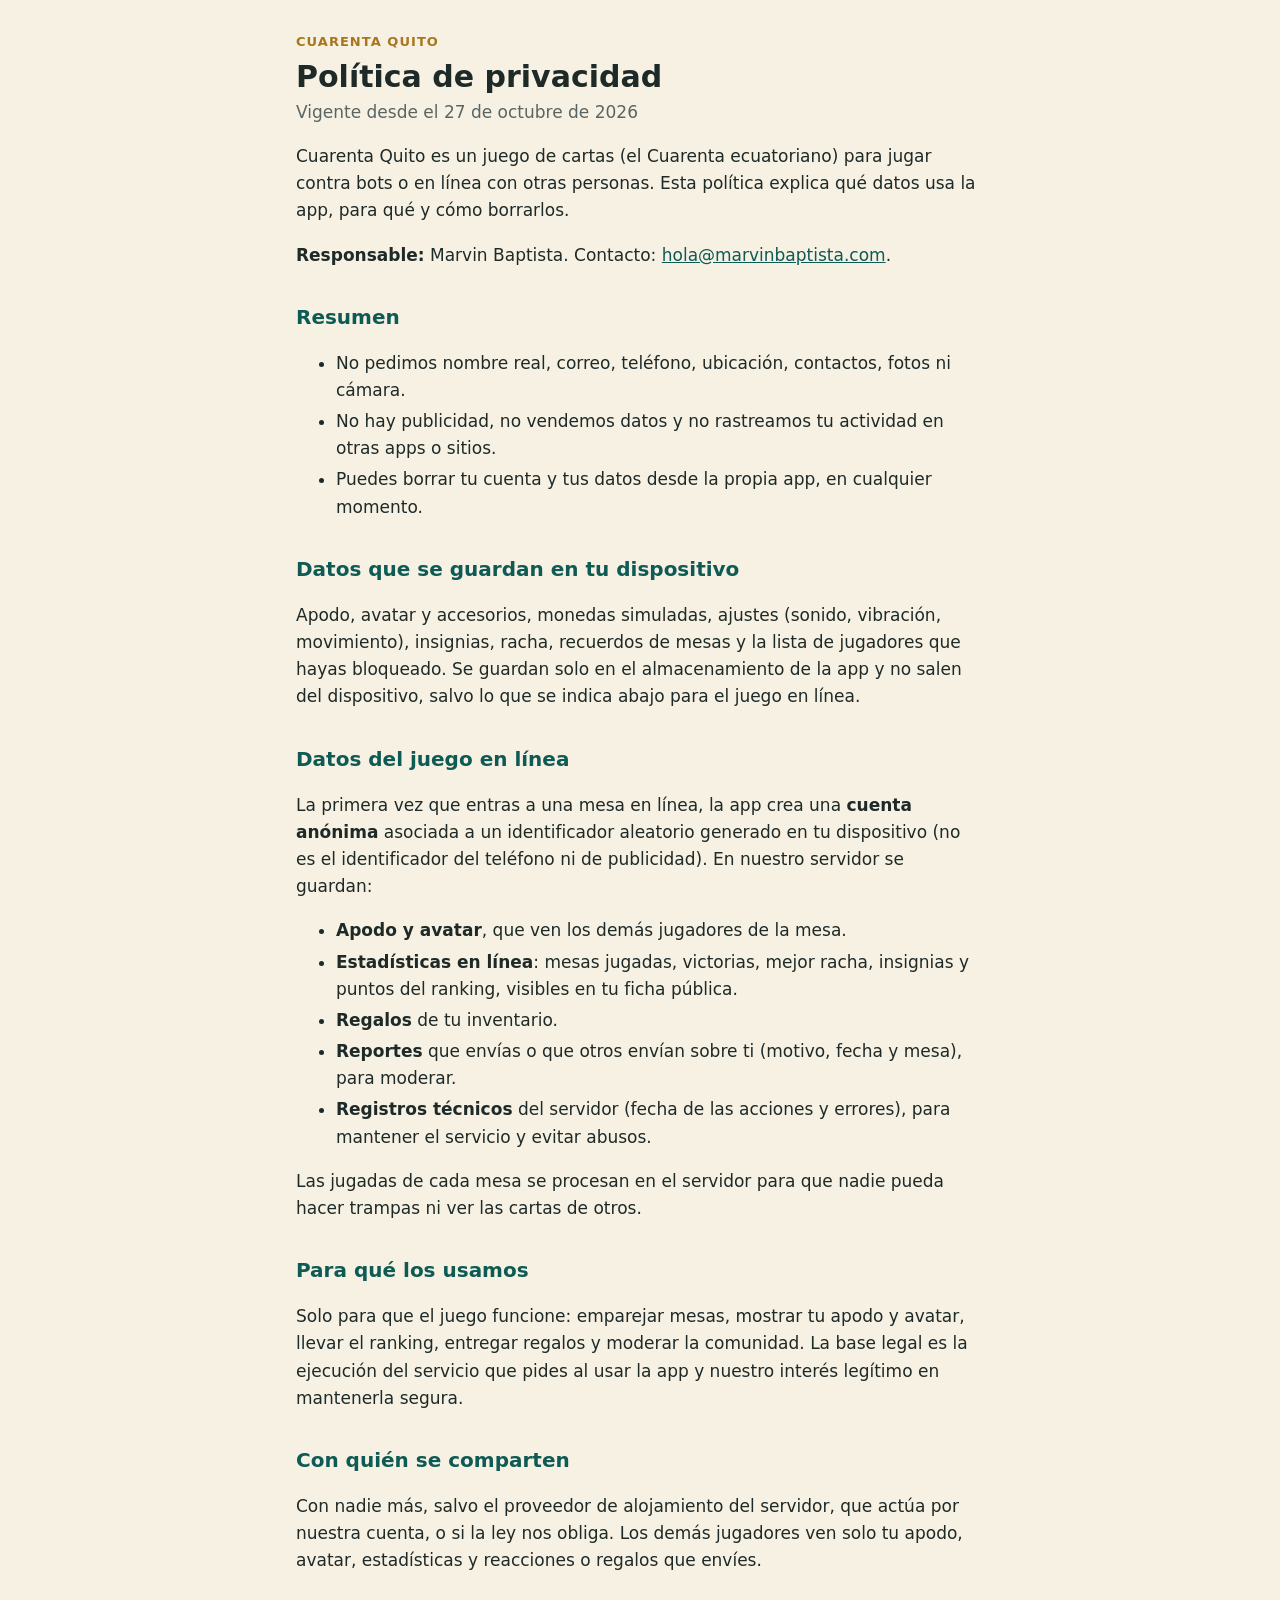
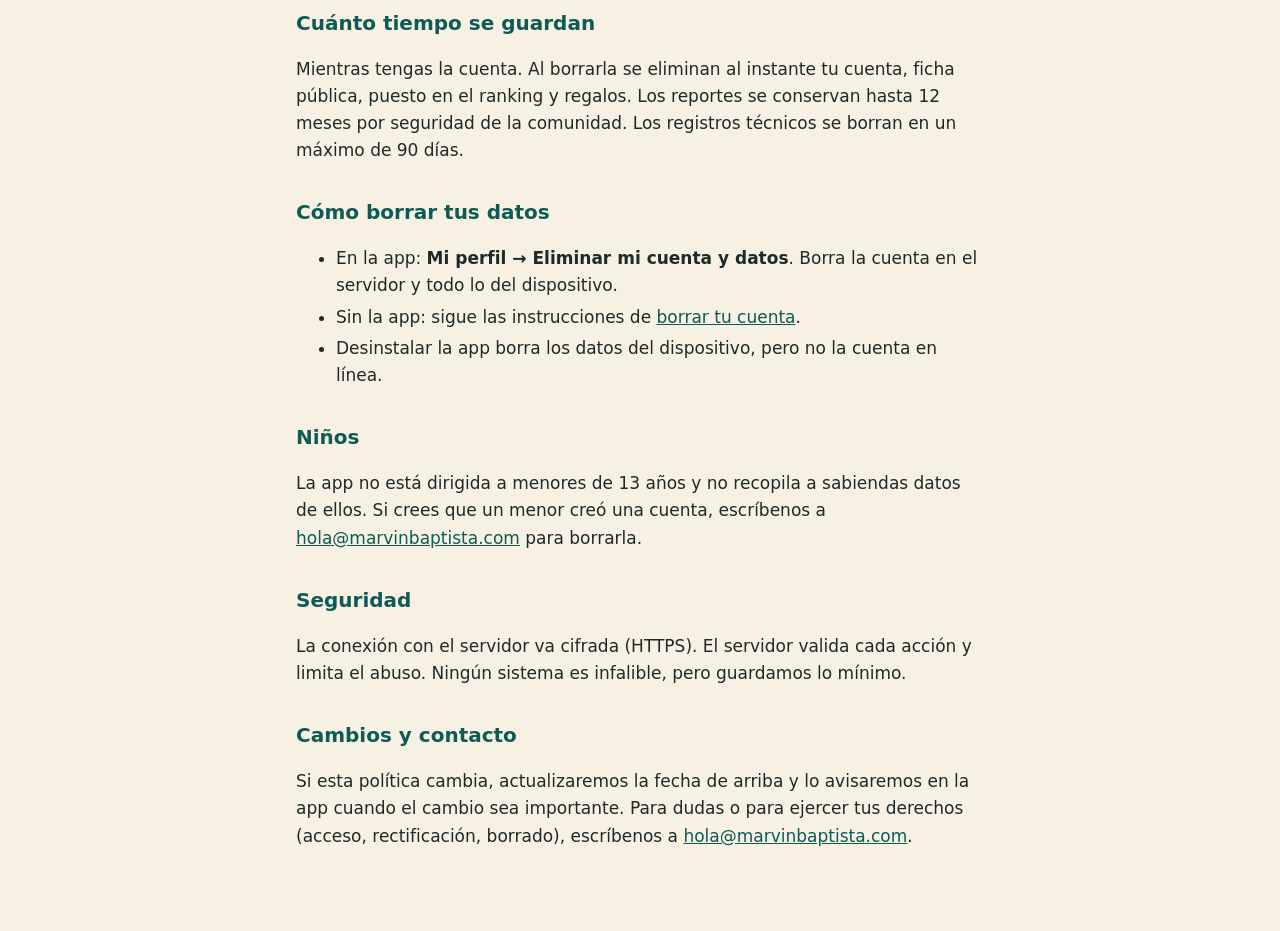
==== privacidad.html @ f4f8c2e3 "Política de privacidad y borrado de cuenta de Cuarenta Quito" ====
<!doctype html>
<html lang="es">
<head>
<meta charset="utf-8">
<meta name="viewport" content="width=device-width, initial-scale=1">
<title>Política de privacidad · Cuarenta Quito</title>
<link rel="stylesheet" href="estilo.css">
</head>
<body>
<main>
<p class="marca">Cuarenta Quito</p>
<h1>Política de privacidad</h1>
<p class="fecha">Vigente desde el 27 de octubre de 2026</p>

<p>Cuarenta Quito es un juego de cartas (el Cuarenta ecuatoriano) para jugar contra bots o en línea con otras personas. Esta política explica qué datos usa la app, para qué y cómo borrarlos.</p>
<p><strong>Responsable:</strong> Marvin Baptista. Contacto: <a href="mailto:hola@marvinbaptista.com">hola@marvinbaptista.com</a>.</p>

<h2>Resumen</h2>
<ul>
  <li>No pedimos nombre real, correo, teléfono, ubicación, contactos, fotos ni cámara.</li>
  <li>No hay publicidad, no vendemos datos y no rastreamos tu actividad en otras apps o sitios.</li>
  <li>Puedes borrar tu cuenta y tus datos desde la propia app, en cualquier momento.</li>
</ul>

<h2>Datos que se guardan en tu dispositivo</h2>
<p>Apodo, avatar y accesorios, monedas simuladas, ajustes (sonido, vibración, movimiento), insignias, racha, recuerdos de mesas y la lista de jugadores que hayas bloqueado. Se guardan solo en el almacenamiento de la app y no salen del dispositivo, salvo lo que se indica abajo para el juego en línea.</p>

<h2>Datos del juego en línea</h2>
<p>La primera vez que entras a una mesa en línea, la app crea una <strong>cuenta anónima</strong> asociada a un identificador aleatorio generado en tu dispositivo (no es el identificador del teléfono ni de publicidad). En nuestro servidor se guardan:</p>
<ul>
  <li><strong>Apodo y avatar</strong>, que ven los demás jugadores de la mesa.</li>
  <li><strong>Estadísticas en línea</strong>: mesas jugadas, victorias, mejor racha, insignias y puntos del ranking, visibles en tu ficha pública.</li>
  <li><strong>Regalos</strong> de tu inventario.</li>
  <li><strong>Reportes</strong> que envías o que otros envían sobre ti (motivo, fecha y mesa), para moderar.</li>
  <li><strong>Registros técnicos</strong> del servidor (fecha de las acciones y errores), para mantener el servicio y evitar abusos.</li>
</ul>
<p>Las jugadas de cada mesa se procesan en el servidor para que nadie pueda hacer trampas ni ver las cartas de otros.</p>

<h2>Para qué los usamos</h2>
<p>Solo para que el juego funcione: emparejar mesas, mostrar tu apodo y avatar, llevar el ranking, entregar regalos y moderar la comunidad. La base legal es la ejecución del servicio que pides al usar la app y nuestro interés legítimo en mantenerla segura.</p>

<h2>Con quién se comparten</h2>
<p>Con nadie más, salvo el proveedor de alojamiento del servidor, que actúa por nuestra cuenta, o si la ley nos obliga. Los demás jugadores ven solo tu apodo, avatar, estadísticas y reacciones o regalos que envíes.</p>

<h2>Cuánto tiempo se guardan</h2>
<p>Mientras tengas la cuenta. Al borrarla se eliminan al instante tu cuenta, ficha pública, puesto en el ranking y regalos. Los reportes se conservan hasta 12 meses por seguridad de la comunidad. Los registros técnicos se borran en un máximo de 90 días.</p>

<h2>Cómo borrar tus datos</h2>
<ul>
  <li>En la app: <strong>Mi perfil → Eliminar mi cuenta y datos</strong>. Borra la cuenta en el servidor y todo lo del dispositivo.</li>
  <li>Sin la app: sigue las instrucciones de <a href="borrar-cuenta.html">borrar tu cuenta</a>.</li>
  <li>Desinstalar la app borra los datos del dispositivo, pero no la cuenta en línea.</li>
</ul>

<h2>Niños</h2>
<p>La app no está dirigida a menores de 13 años y no recopila a sabiendas datos de ellos. Si crees que un menor creó una cuenta, escríbenos a <a href="mailto:hola@marvinbaptista.com">hola@marvinbaptista.com</a> para borrarla.</p>

<h2>Seguridad</h2>
<p>La conexión con el servidor va cifrada (HTTPS). El servidor valida cada acción y limita el abuso. Ningún sistema es infalible, pero guardamos lo mínimo.</p>

<h2>Cambios y contacto</h2>
<p>Si esta política cambia, actualizaremos la fecha de arriba y lo avisaremos en la app cuando el cambio sea importante. Para dudas o para ejercer tus derechos (acceso, rectificación, borrado), escríbenos a <a href="mailto:hola@marvinbaptista.com">hola@marvinbaptista.com</a>.</p>
</main>
</body>
</html>
---- estilo.css ----
:root {
  --fondo: #F7F1E3;
  --texto: #1E2A28;
  --suave: #5A6563;
  --acento: #0E5A54;
  --oro: #A8761C;
}
@media (prefers-color-scheme: dark) {
  :root {
    --fondo: #061A19;
    --texto: #F3EBD9;
    --suave: #A9B5B2;
    --acento: #7FD1C7;
    --oro: #E2B65A;
  }
}
* { box-sizing: border-box; }
body {
  margin: 0;
  background: var(--fondo);
  color: var(--texto);
  font: 17px/1.6 system-ui, -apple-system, "Segoe UI", Roboto, sans-serif;
}
main { max-width: 720px; margin: 0 auto; padding: 32px 16px 64px; }
.marca { color: var(--oro); font-weight: 800; letter-spacing: 0.08em; text-transform: uppercase; font-size: 13px; margin: 0; }
h1 { font-size: 30px; line-height: 1.2; margin: 6px 0 4px; }
h2 { font-size: 20px; margin: 32px 0 6px; color: var(--acento); }
.fecha { color: var(--suave); margin-top: 0; }
a { color: var(--acento); }
li { margin: 4px 0; }
.contacto { font-weight: 700; }
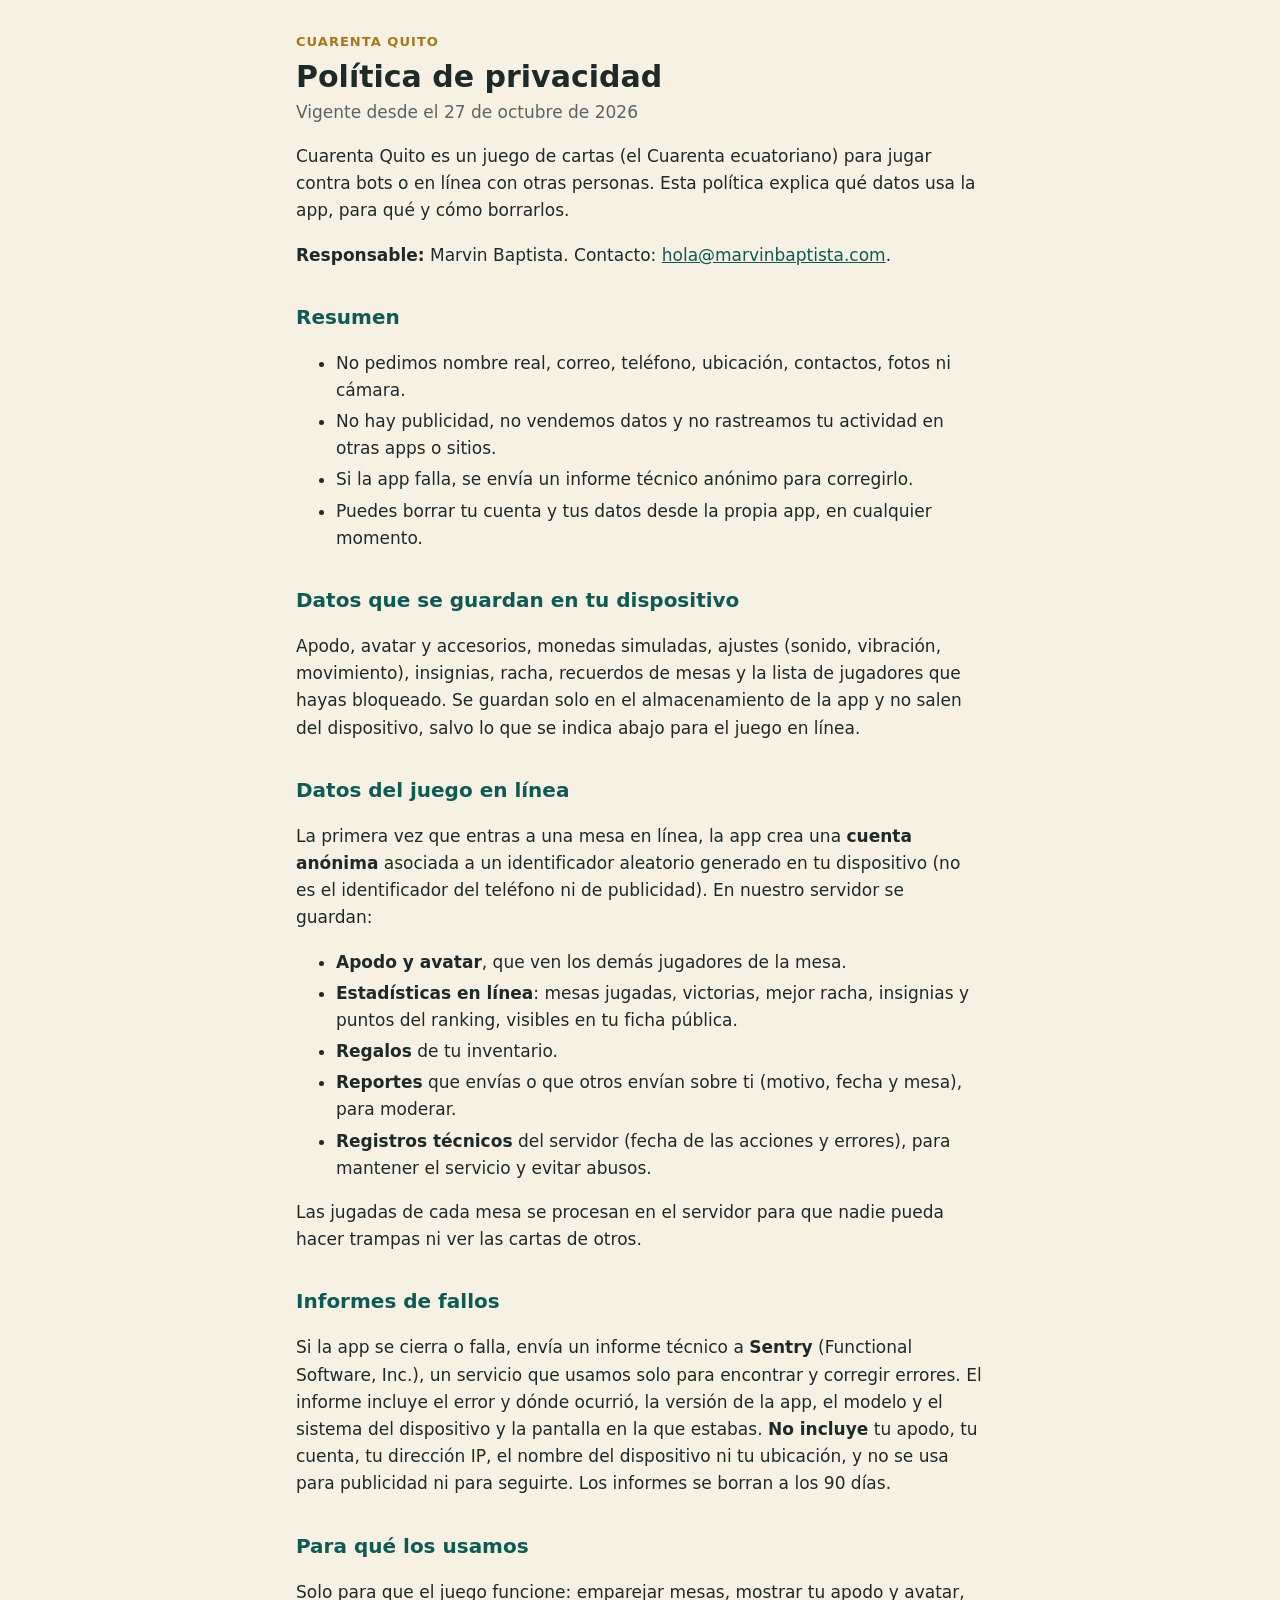
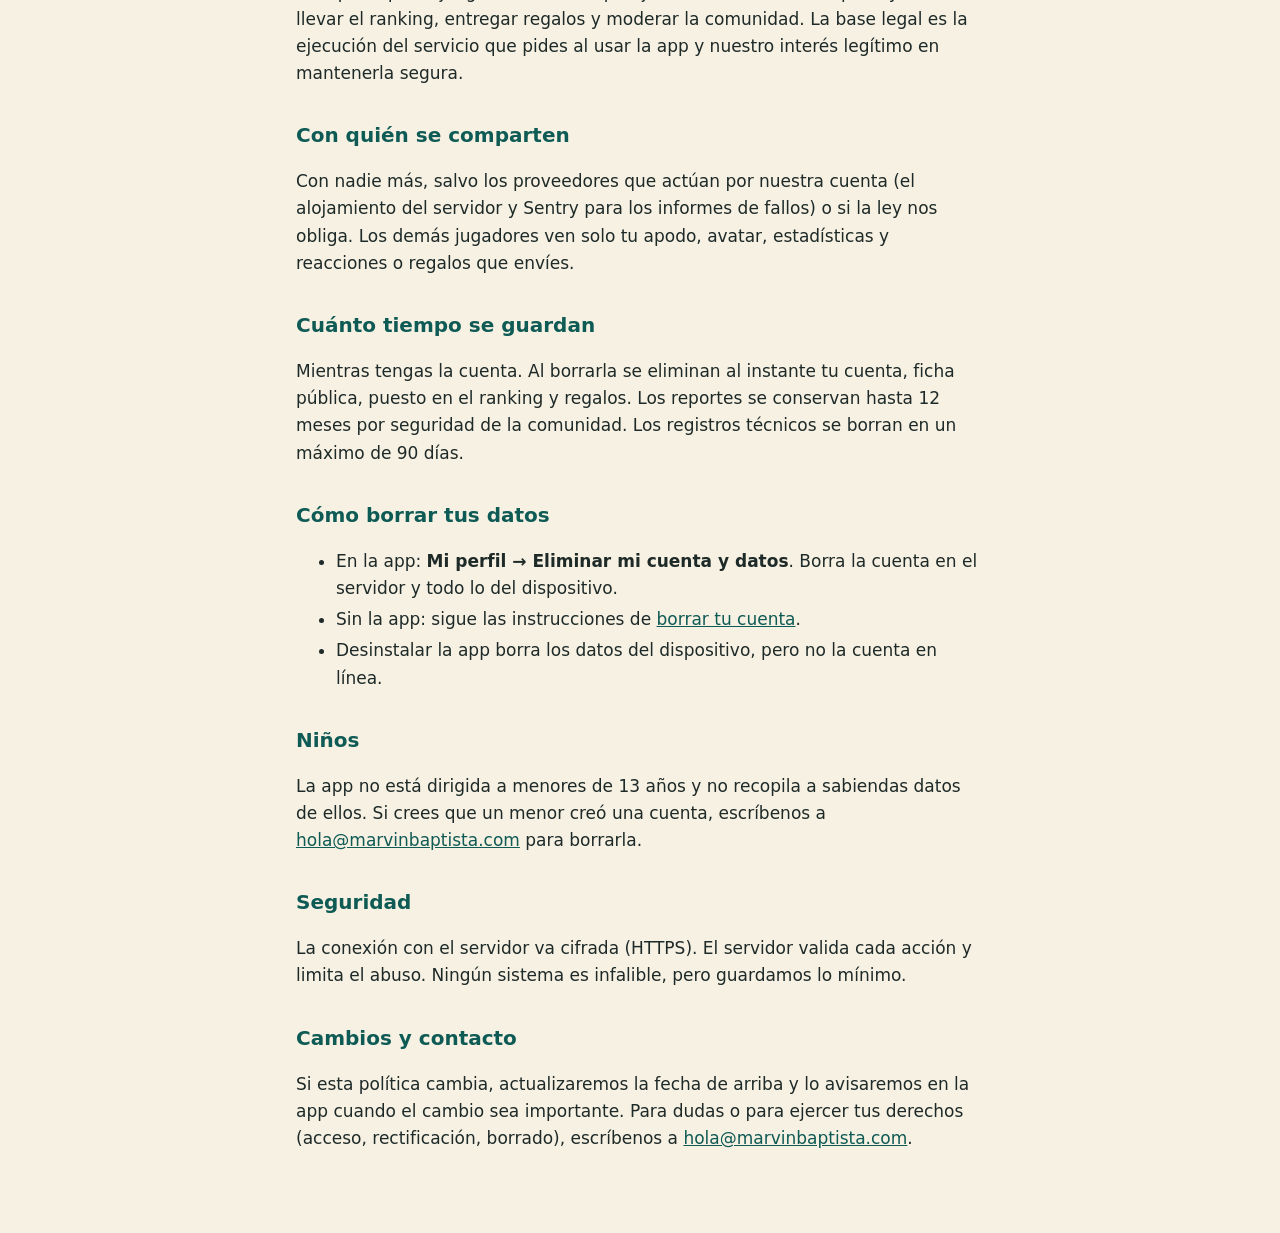
==== commit e3d5b22c: "Informes de fallos (Sentry) en la política de privacidad" ====
--- a/privacidad.html
+++ b/privacidad.html
@@ -19,6 +19,7 @@
 <ul>
   <li>No pedimos nombre real, correo, teléfono, ubicación, contactos, fotos ni cámara.</li>
   <li>No hay publicidad, no vendemos datos y no rastreamos tu actividad en otras apps o sitios.</li>
+  <li>Si la app falla, se envía un informe técnico anónimo para corregirlo.</li>
   <li>Puedes borrar tu cuenta y tus datos desde la propia app, en cualquier momento.</li>
 </ul>
 
@@ -36,11 +37,14 @@
 </ul>
 <p>Las jugadas de cada mesa se procesan en el servidor para que nadie pueda hacer trampas ni ver las cartas de otros.</p>
 
+<h2>Informes de fallos</h2>
+<p>Si la app se cierra o falla, envía un informe técnico a <strong>Sentry</strong> (Functional Software, Inc.), un servicio que usamos solo para encontrar y corregir errores. El informe incluye el error y dónde ocurrió, la versión de la app, el modelo y el sistema del dispositivo y la pantalla en la que estabas. <strong>No incluye</strong> tu apodo, tu cuenta, tu dirección IP, el nombre del dispositivo ni tu ubicación, y no se usa para publicidad ni para seguirte. Los informes se borran a los 90 días.</p>
+
 <h2>Para qué los usamos</h2>
 <p>Solo para que el juego funcione: emparejar mesas, mostrar tu apodo y avatar, llevar el ranking, entregar regalos y moderar la comunidad. La base legal es la ejecución del servicio que pides al usar la app y nuestro interés legítimo en mantenerla segura.</p>
 
 <h2>Con quién se comparten</h2>
-<p>Con nadie más, salvo el proveedor de alojamiento del servidor, que actúa por nuestra cuenta, o si la ley nos obliga. Los demás jugadores ven solo tu apodo, avatar, estadísticas y reacciones o regalos que envíes.</p>
+<p>Con nadie más, salvo los proveedores que actúan por nuestra cuenta (el alojamiento del servidor y Sentry para los informes de fallos) o si la ley nos obliga. Los demás jugadores ven solo tu apodo, avatar, estadísticas y reacciones o regalos que envíes.</p>
 
 <h2>Cuánto tiempo se guardan</h2>
 <p>Mientras tengas la cuenta. Al borrarla se eliminan al instante tu cuenta, ficha pública, puesto en el ranking y regalos. Los reportes se conservan hasta 12 meses por seguridad de la comunidad. Los registros técnicos se borran en un máximo de 90 días.</p>
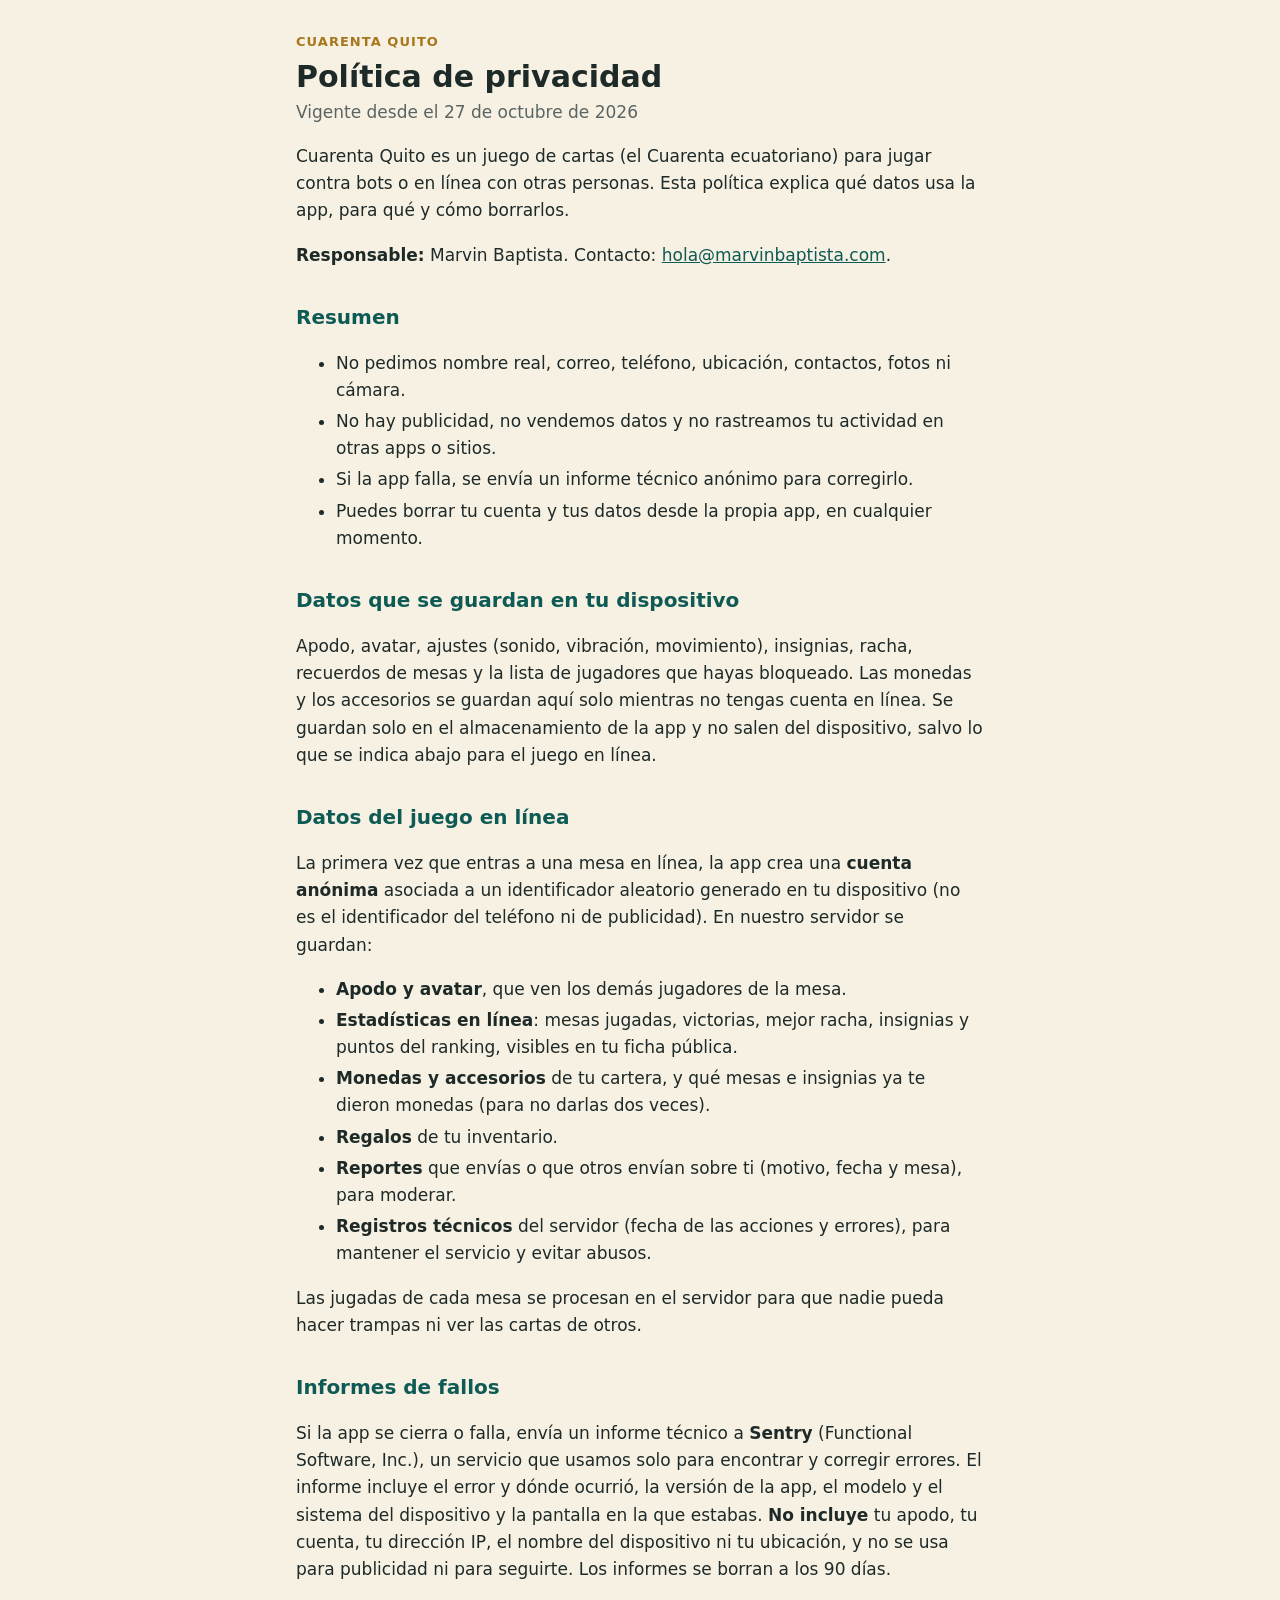
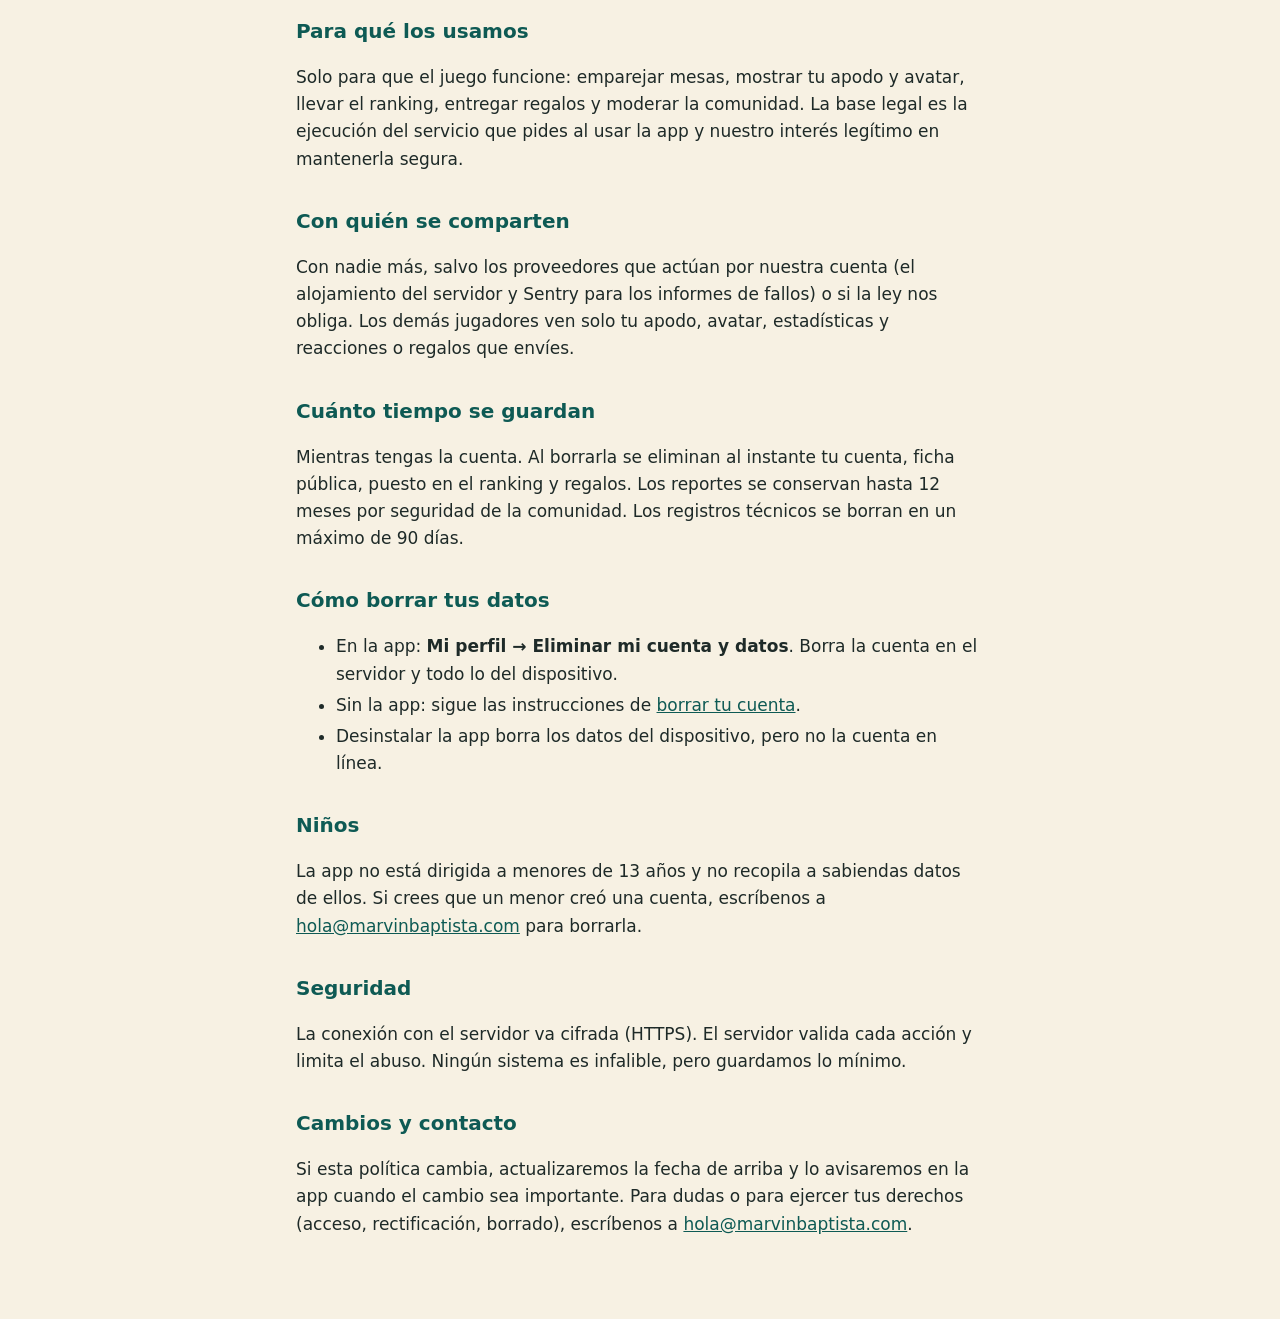
==== commit 99be5b14: "Cartera en el servidor y borrado de monedas y accesorios" ====
--- a/privacidad.html
+++ b/privacidad.html
@@ -24,13 +24,14 @@
 </ul>
 
 <h2>Datos que se guardan en tu dispositivo</h2>
-<p>Apodo, avatar y accesorios, monedas simuladas, ajustes (sonido, vibración, movimiento), insignias, racha, recuerdos de mesas y la lista de jugadores que hayas bloqueado. Se guardan solo en el almacenamiento de la app y no salen del dispositivo, salvo lo que se indica abajo para el juego en línea.</p>
+<p>Apodo, avatar, ajustes (sonido, vibración, movimiento), insignias, racha, recuerdos de mesas y la lista de jugadores que hayas bloqueado. Las monedas y los accesorios se guardan aquí solo mientras no tengas cuenta en línea. Se guardan solo en el almacenamiento de la app y no salen del dispositivo, salvo lo que se indica abajo para el juego en línea.</p>
 
 <h2>Datos del juego en línea</h2>
 <p>La primera vez que entras a una mesa en línea, la app crea una <strong>cuenta anónima</strong> asociada a un identificador aleatorio generado en tu dispositivo (no es el identificador del teléfono ni de publicidad). En nuestro servidor se guardan:</p>
 <ul>
   <li><strong>Apodo y avatar</strong>, que ven los demás jugadores de la mesa.</li>
   <li><strong>Estadísticas en línea</strong>: mesas jugadas, victorias, mejor racha, insignias y puntos del ranking, visibles en tu ficha pública.</li>
+  <li><strong>Monedas y accesorios</strong> de tu cartera, y qué mesas e insignias ya te dieron monedas (para no darlas dos veces).</li>
   <li><strong>Regalos</strong> de tu inventario.</li>
   <li><strong>Reportes</strong> que envías o que otros envían sobre ti (motivo, fecha y mesa), para moderar.</li>
   <li><strong>Registros técnicos</strong> del servidor (fecha de las acciones y errores), para mantener el servicio y evitar abusos.</li>
